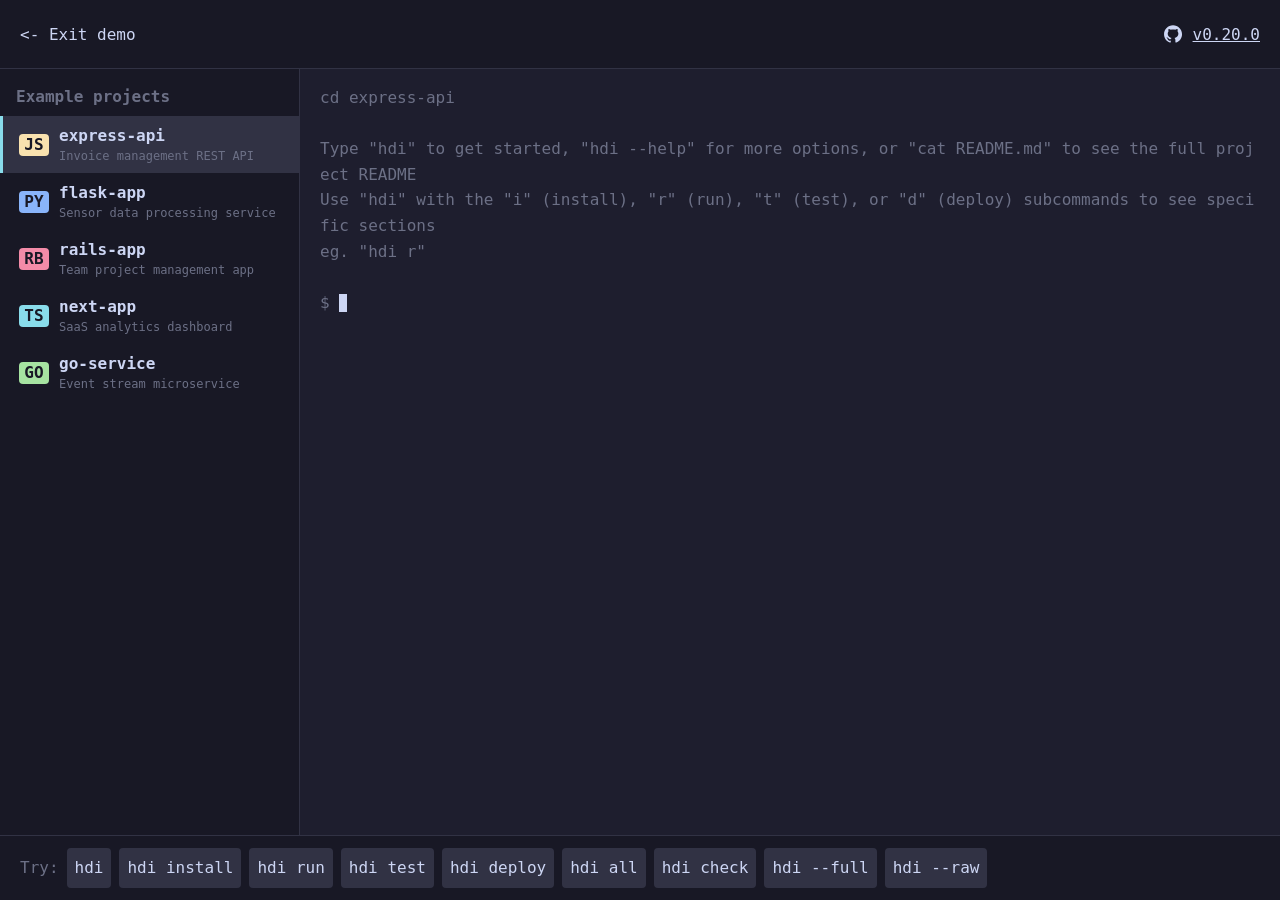
==== site/demo.html @ c8a10b38 "Split pages and refactor navigation styles" ====
<!doctype html>
<html lang="en">
  <head>
    <meta charset="UTF-8" />
    <meta name="viewport" content="width=device-width, initial-scale=1.0" />
    <title>hdi - Interactive demo</title>
    <meta
      name="description"
      content="CLI tool that scans a project's README and extracts the commands you need to get it running. No dependencies, just Bash."
    />
    <link rel="icon" href="favicon.svg" type="image/svg+xml" />
    <link rel="stylesheet" href="global.css" />
    <link rel="stylesheet" href="demo.css" />
    <script
      defer
      data-domain="hdi.gregdev.com"
      src="https://analytics.gregdev.com/js/script.file-downloads.hash.outbound-links.js"
    ></script>
    <script>
      window.plausible =
        window.plausible ||
        function () {
          (window.plausible.q = window.plausible.q || []).push(arguments);
        };
    </script>
  </head>
  <body>
    <h1 class="visually-hidden">hdi interactive demo</h1>
    <header class="header">
      <div class="header-left">
        <nav class="tabs">
          <a class="nav-back" href="/"><span><- Exit demo</span></a>
        </nav>
      </div>
      <div class="header-right">
        <a
          href="https://github.com/grega/hdi"
          class="gh-link"
          target="_blank"
          title="hdi on GitHub"
          rel="noopener"
        >
          <svg
            width="128"
            height="128"
            viewBox="0 0 128 128"
            fill="none"
            xmlns="http://www.w3.org/2000/svg"
            class="gh-logo"
          >
            <path
              d="M56.7937 84.9688C44.4187 83.4688 35.7 74.5625 35.7 63.0313C35.7 58.3438 37.3875 53.2813 40.2 49.9063C38.9812 46.8125 39.1687 40.25 40.575 37.5313C44.325 37.0625 49.3875 39.0313 52.3875 41.75C55.95 40.625 59.7 40.0625 64.2937 40.0625C68.8875 40.0625 72.6375 40.625 76.0125 41.6563C78.9187 39.0313 84.075 37.0625 87.825 37.5313C89.1375 40.0625 89.325 46.625 88.1062 49.8125C91.1062 53.375 92.7 58.1563 92.7 63.0313C92.7 74.5625 83.9812 83.2813 71.4187 84.875C74.6062 86.9375 76.7625 91.4375 76.7625 96.5938L76.7625 106.344C76.7625 109.156 79.1062 110.75 81.9187 109.625C98.8875 103.156 112.2 86.1875 112.2 65.1875C112.2 38.6563 90.6375 17 64.1062 17C37.575 17 16.2 38.6562 16.2 65.1875C16.2 86 29.4187 103.25 47.2312 109.719C49.7625 110.656 52.2 108.969 52.2 106.438L52.2 98.9375C50.8875 99.5 49.2 99.875 47.7 99.875C41.5125 99.875 37.8562 96.5 35.2312 90.2188C34.2 87.6875 33.075 86.1875 30.9187 85.9063C29.7937 85.8125 29.4187 85.3438 29.4187 84.7813C29.4187 83.6563 31.2937 82.8125 33.1687 82.8125C35.8875 82.8125 38.2312 84.5 40.6687 87.9688C42.5437 90.6875 44.5125 91.9063 46.8562 91.9063C49.2 91.9063 50.7 91.0625 52.8562 88.9063C54.45 87.3125 55.6687 85.9063 56.7937 84.9688Z"
              fill="currentColor"
            />
          </svg>
          <span class="version">v0.20.0</span>

          <!-- <img class="github-logo" src="./GitHub.svg" alt="GitHub" /> -->
        </a>
      </div>
    </header>

    <main class="demo-view" id="demo-view">
      <div class="demo-layout">
        <aside class="sidebar" id="sidebar"></aside>
        <section class="terminal-wrap">
          <div class="terminal" id="terminal" tabindex="0">
            <input
              id="terminal-input"
              title="Terminal input"
              class="terminal-hidden-input"
              autocomplete="off"
              autocorrect="off"
              autocapitalize="off"
              spellcheck="false"
            />
          </div>
        </section>
      </div>
      <footer class="hints" id="hints">
        Try: <code>hdi</code> <code>hdi install</code> <code>hdi run</code>
        <code>hdi test</code> <code>hdi all</code> <code>hdi check</code>
        <code>hdi --full</code> <code>hdi --raw</code>
      </footer>
    </main>

    <script src="data.js"></script>
    <script src="picker.js"></script>
    <script src="terminal.js"></script>
    <script>
      (function () {
        var tabs = document.querySelectorAll(".tab");
        var aboutView = document.getElementById("about");
        var demoView = document.getElementById("demo-view");

        function switchTab(name, pushState) {
          tabs.forEach(function (t) {
            t.classList.remove("active");
          });
          document
            .querySelector('.tab[data-tab="' + name + '"]')
            .classList.add("active");

          if (name === "about") {
            aboutView.classList.remove("hidden");
            demoView.classList.add("hidden");
          } else {
            aboutView.classList.add("hidden");
            demoView.classList.remove("hidden");
            document.getElementById("terminal-input").focus();
          }

          if (pushState) {
            var hash = name === "about" ? "" : "#demo";
            history.pushState(null, "", location.pathname + hash);
          }
        }

        tabs.forEach(function (tab) {
          tab.addEventListener("click", function () {
            switchTab(tab.dataset.tab, true);
          });
        });

        // Handle back/forward navigation
        window.addEventListener("popstate", function () {
          switchTab(location.hash === "#demo" ? "demo" : "about", false);
        });

        // Restore tab from URL on load
        if (location.hash === "#demo") {
          switchTab("demo", false);
        }
      })();

      // Copy buttons
      document.querySelectorAll(".copy-btn").forEach(function (btn) {
        btn.addEventListener("click", function () {
          navigator.clipboard.writeText(btn.dataset.copy).then(function () {
            var original = btn.textContent;
            btn.textContent = "Copied!";
            btn.classList.add("copied");
            setTimeout(function () {
              btn.textContent = original;
              btn.classList.remove("copied");
            }, 1500);
          });
        });
      });
    </script>
  </body>
</html>
---- site/global.css ----
@import url("https://fonts.cdnfonts.com/css/jetbrains-mono");

/* ── Reset ─────────────────────────────────────────────────────────── */

:root {
  /* Catppuccin Mocha palette */
  --base: #1e1e2e;
  --mantle: #181825;
  --surface0: #313244;
  --surface1: #45475a;
  --overlay0: #6c7086;
  --text: #cdd6f4;
  --subtext0: #a6adc8;
  --green: #a6e3a1;
  --cyan: #89dceb;
  --yellow: #f9e2af;
  --magenta: #cba6f7;
  --red: #f38ba8;
  --blue: #89b4fa;
  --font-mono:
    "JetBrains Mono", "Fira Code", "SF Mono", Menlo, Consolas, monospace;
}

*,
*::before,
*::after {
  box-sizing: border-box;
  margin: 0;
  padding: 0;
}

html {
  font-size: 16px;
}

body {
  min-height: 100vh;
  background: var(--base);
  color: var(--text);
  font-family: var(--font-mono);
  display: flex;
  flex-direction: column;
}

.hidden {
  display: none !important;
}

h1,
h2,
h3,
h4 {
  text-wrap: balance;
}

p {
  text-wrap: pretty;
}

a {
  color: var(--text);
}

a:focus-visible,
button:focus-visible {
  outline-offset: 3px;
  outline: 2px solid currentColor;
}

a:hover {
  color: var(--subtext0);
}

/* ── Utilities ─────────────────────────────────────────────────────────── */

.visually-hidden {
  border: 0;
  clip: rect(0 0 0 0);
  height: auto;
  margin: 0;
  overflow: hidden;
  padding: 0;
  position: absolute;
  width: 1px;
  white-space: nowrap;
}

.stack {
  display: flex;
  flex-direction: column;
  justify-content: flex-start;
}

.stack > * {
  margin-block: 0;
}

.stack > * + * {
  margin-block-start: var(--space, 1.5rem);
}

/* ── Button ─────────────────────────────────────────────────────────── */

button,
.button {
  border: none;
  font: inherit;
  text-decoration: none;
  background-color: var(--text);
  color: var(--base);

  display: flex;
  align-items: center;
  justify-content: center;
  padding: 0.5rem 1rem;
  font-weight: 800;
  line-height: 1.5;
  /* min-block-size: 40px; */
  cursor: pointer;

  transition: background-color 0.1s linear;

  &:hover {
    color: var(--base);
    background-color: var(--subtext0);
  }

  &:focus-visible {
    outline-offset: 3px;
    outline: 2px solid var(--text);
  }
}

/* ── Header ─────────────────────────────────────────────────────────── */

.nav-back {
  text-decoration: none;
  display: flex;
  align-items: center;
  min-block-size: 44px;
}

.header {
  display: flex;
  align-items: center;
  justify-content: space-between;
  padding: 0.75rem 1.25rem;
  background: var(--mantle);
  border-bottom: 0.0625rem solid var(--surface0);
  flex-shrink: 0;
}

.header-left {
  display: flex;
  align-items: center;
  gap: 1rem;
}

.logo {
  font-weight: 700;
  font-size: 1.125rem;
  color: var(--yellow);
}

.logo a {
  color: inherit;
  text-decoration: none;
}

.tabs {
  display: flex;
  gap: 0.25rem;
}

.tab {
  background: none;
  border: none;
  color: var(--overlay0);
  font-family: var(--font-mono);
  font-size: 0.9375rem;
  padding: 0.375rem 0.75rem;
  border-radius: 0.25rem;
  cursor: pointer;
  transition:
    background 0.12s,
    color 0.12s;
}

.tab:hover {
  background: var(--surface0);
  color: var(--text);
}

.tab.active {
  background: var(--surface0);
  color: var(--text);
}

.header-right {
  display: flex;
  align-items: center;
  gap: 0.875rem;
}

/* ── Github link ─────────────────────────────────────────────────────────── */

.gh-logo {
  width: 24px;
  height: auto;
}

.gh-link {
  transition: color 0.15s;
  display: flex;
  align-items: center;
  gap: 0.5rem;
}
---- site/demo.css ----
/* ── Demo view ──────────────────────────────────────────────────────── */

.demo-view {
  flex: 1;
  display: flex;
  flex-direction: column;
  overflow: hidden;
}

.demo-layout {
  display: flex;
  flex: 1;
  min-height: 0;
}

/* Sidebar */
.sidebar {
  width: 18.75rem;
  flex-shrink: 0;
  background: var(--mantle);
  border-right: 0.0625rem solid var(--surface0);
  padding: 0.75rem 0;
  overflow-y: auto;
}

.sidebar-heading {
  padding: 0.375rem 1rem 0.625rem;
  font-weight: 600;
  color: var(--overlay0);
}

.sidebar-item {
  display: flex;
  align-items: center;
  gap: 0.625rem;
  padding: 0.625rem 1rem;
  cursor: pointer;
  transition: background 0.12s;
  border-left: 0.1875rem solid transparent;
}

.sidebar-item:hover {
  background: var(--surface0);
}

.sidebar-item.active {
  background: var(--surface0);
  border-left-color: var(--cyan);
}

.sidebar-badge {
  width: 1.875rem;
  height: 1.375rem;
  border-radius: 0.25rem;
  display: flex;
  align-items: center;
  justify-content: center;
  font-weight: 700;
  flex-shrink: 0;
  color: var(--mantle);
}

.sidebar-badge.lang-JS {
  background: var(--yellow);
}
.sidebar-badge.lang-PY {
  background: var(--blue);
}
.sidebar-badge.lang-RB {
  background: var(--red);
}
.sidebar-badge.lang-TS {
  background: var(--cyan);
}
.sidebar-badge.lang-GO {
  background: var(--green);
}

.sidebar-info {
  min-width: 0;
}

.sidebar-name {
  font-weight: 600;
  white-space: nowrap;
  overflow: hidden;
  padding-bottom: 0.25rem;
  text-overflow: ellipsis;
}

.sidebar-desc {
  font-size: 0.75rem;
  color: var(--overlay0);
}

/* Terminal */
.terminal-wrap {
  flex: 1;
  min-width: 0;
  display: flex;
  flex-direction: column;
  padding: 0;
}

.terminal {
  position: relative;
  flex: 1;
  padding: 1rem 1.25rem;
  overflow-y: auto;
  outline: none;
  line-height: 1.6;
  cursor: text;
}

.terminal-hidden-input {
  position: absolute;
  left: -9999px;
  top: 0;
  width: 1px;
  height: 1px;
  opacity: 0;
  border: none;
  outline: none;
  padding: 0;
  margin: 0;
  font-size: 16px; /* >= 16px prevents iOS auto-zoom on focus */
}

.terminal::-webkit-scrollbar {
  width: 0.375rem;
}
.terminal::-webkit-scrollbar-track {
  background: transparent;
}
.terminal::-webkit-scrollbar-thumb {
  background: var(--surface1);
  border-radius: 0.1875rem;
}

/* Terminal line types */
.t-line {
  white-space: pre-wrap;
  word-break: break-all;
  min-height: 1.6em;
}

.t-prompt {
  color: var(--overlay0);
}

.t-prompt .t-input {
  color: var(--text);
}

.t-cursor {
  display: inline-block;
  width: 0.5rem;
  height: 1.1em;
  background: var(--text);
  vertical-align: text-bottom;
  animation: blink 1s step-end infinite;
}

@keyframes blink {
  50% {
    opacity: 0;
  }
}

.t-header {
  color: var(--cyan);
  font-weight: 700;
}

.t-subheader {
  color: var(--magenta);
  font-weight: 700;
}

.t-command {
  color: var(--green);
}

.t-prose {
  color: var(--overlay0);
}

.t-dim {
  color: var(--overlay0);
}

.t-yellow {
  color: var(--yellow);
}

.t-green {
  color: var(--green);
}

.t-bold {
  font-weight: 700;
}

.t-title-line {
  color: var(--text);
  font-weight: 700;
}

/* Picker */
.picker-row {
  white-space: pre;
  min-height: 1.6em;
}

.picker-row.selected {
  background: var(--surface0);
  border-radius: 0.1875rem;
}

.picker-row .arrow {
  color: var(--yellow);
  font-weight: 700;
}

.picker-footer {
  color: var(--overlay0);
  min-height: 1.6em;
  white-space: pre;
}

.flash-msg {
  color: var(--green);
  font-weight: 600;
}

.flash-msg.flash-execute {
  color: var(--yellow);
  font-style: italic;
}

/* Hints bar */
.hints {
  display: flex;
  flex-direction: row;
  flex-wrap: wrap;
  align-items: center;
  gap: 0.5rem;
  padding: 0.75rem 1.25rem;
  background: var(--mantle);
  border-top: 0.0625rem solid var(--surface0);
  color: var(--overlay0);
  flex-shrink: 0;
  line-height: 2;
}

.hints code {
  background: var(--surface0);
  padding: 0.25rem 0.5rem;
  border-radius: 0.25rem;
  color: var(--text);
}

/* ── Responsive ─────────────────────────────────────────────────────── */

@media (max-width: 43.75rem) {
  /* Demo */
  .demo-layout {
    flex-direction: column;
  }
  .sidebar {
    width: 100%;
    border-right: none;
    border-bottom: 0.0625rem solid var(--surface0);
    padding: 0.5rem 0;
    display: flex;
    overflow-x: auto;
    overflow-y: hidden;
    flex-shrink: 0;
  }
  .sidebar-item {
    flex-shrink: 0;
    padding: 0.375rem 0.875rem;
    border-left: none;
    border-bottom: 0.1875rem solid transparent;
  }
  .sidebar-item.active {
    border-left-color: transparent;
    border-bottom-color: var(--cyan);
  }
  .sidebar-heading {
    flex-shrink: 0;
    padding: 0.375rem 0.875rem;
    display: flex;
    align-items: center;
  }
  .sidebar-desc {
    display: none;
  }
}
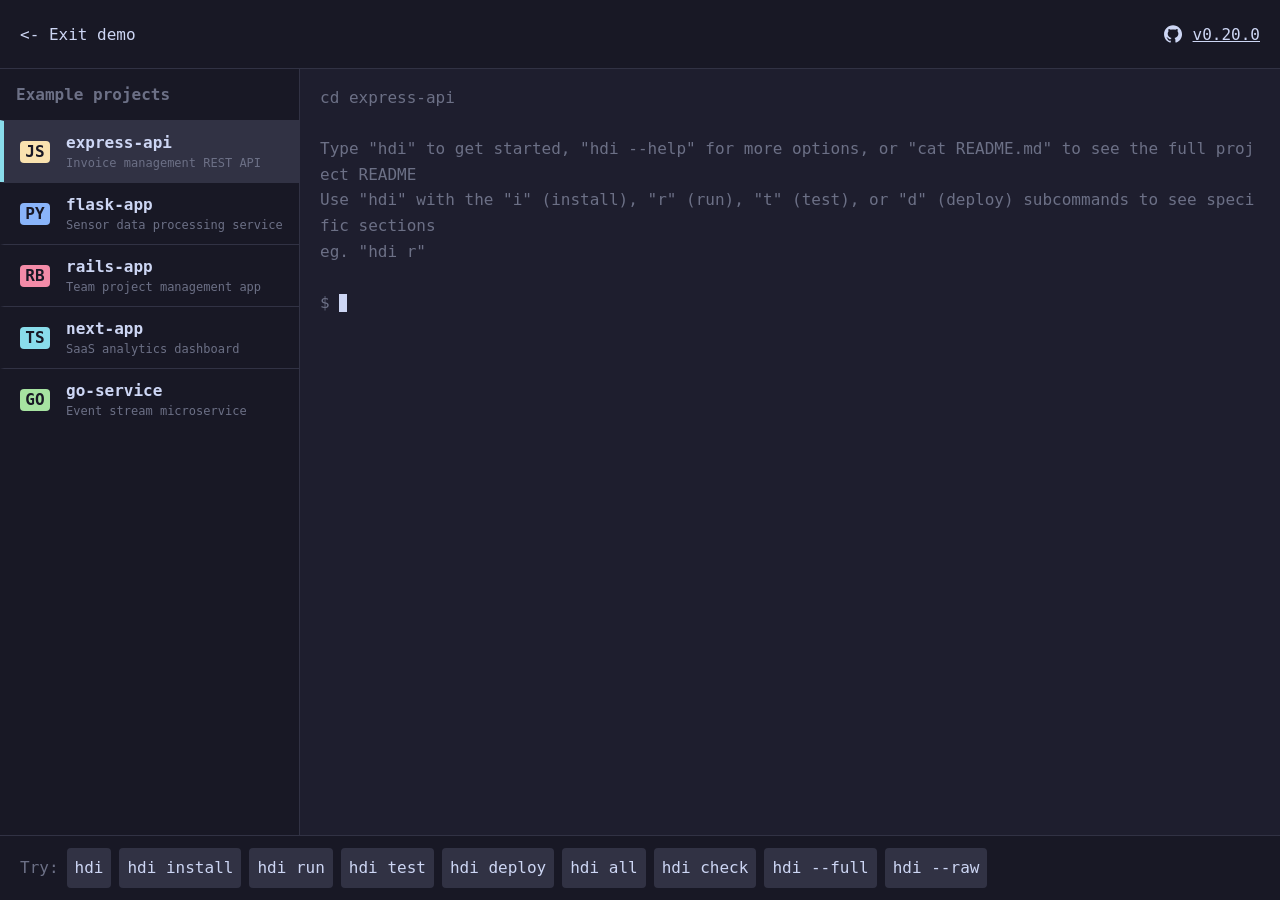
==== commit 51a12fa3: "Merge pull request #13 from maxelkins/split-pages Split pages and refactor navigation styles" ====
--- a/site/demo.html
+++ b/site/demo.html
@@ -3,7 +3,7 @@
   <head>
     <meta charset="UTF-8" />
     <meta name="viewport" content="width=device-width, initial-scale=1.0" />
-    <title>hdi - Interactive demo</title>
+    <title>hdi - Demo</title>
     <meta
       name="description"
       content="CLI tool that scans a project's README and extracts the commands you need to get it running. No dependencies, just Bash."
@@ -26,13 +26,9 @@
   </head>
   <body>
     <h1 class="visually-hidden">hdi interactive demo</h1>
-    <header class="header">
-      <div class="header-left">
-        <nav class="tabs">
-          <a class="nav-back" href="/"><span><- Exit demo</span></a>
-        </nav>
-      </div>
-      <div class="header-right">
+    <header>
+      <nav class="nav">
+        <a class="nav-back" href="/"><span>&lt;- Exit demo</span></a>
         <a
           href="https://github.com/grega/hdi"
           class="gh-link"
@@ -54,10 +50,8 @@
             />
           </svg>
           <span class="version">v0.20.0</span>
-
-          <!-- <img class="github-logo" src="./GitHub.svg" alt="GitHub" /> -->
         </a>
-      </div>
+      </nav>
     </header>
 
     <main class="demo-view" id="demo-view">
@@ -133,20 +127,3 @@
         }
       })();
 
-      // Copy buttons
-      document.querySelectorAll(".copy-btn").forEach(function (btn) {
-        btn.addEventListener("click", function () {
-          navigator.clipboard.writeText(btn.dataset.copy).then(function () {
-            var original = btn.textContent;
-            btn.textContent = "Copied!";
-            btn.classList.add("copied");
-            setTimeout(function () {
-              btn.textContent = original;
-              btn.classList.remove("copied");
-            }, 1500);
-          });
-        });
-      });
-    </script>
-  </body>
-</html>
--- a/site/global.css
+++ b/site/global.css
@@ -112,10 +112,9 @@
   display: flex;
   align-items: center;
   justify-content: center;
-  padding: 0.5rem 1rem;
+  padding: 0.5rem 0.75rem;
   font-weight: 800;
   line-height: 1.5;
-  /* min-block-size: 40px; */
   cursor: pointer;
 
   transition: background-color 0.1s linear;
@@ -131,16 +130,9 @@
   }
 }
 
-/* ── Header ─────────────────────────────────────────────────────────── */
+/* ── Nav ─────────────────────────────────────────────────────────── */
 
-.nav-back {
-  text-decoration: none;
-  display: flex;
-  align-items: center;
-  min-block-size: 44px;
-}
-
-.header {
+.nav {
   display: flex;
   align-items: center;
   justify-content: space-between;
@@ -150,56 +142,11 @@
   flex-shrink: 0;
 }
 
-.header-left {
+.nav-back {
+  text-decoration: none;
   display: flex;
   align-items: center;
-  gap: 1rem;
-}
-
-.logo {
-  font-weight: 700;
-  font-size: 1.125rem;
-  color: var(--yellow);
-}
-
-.logo a {
-  color: inherit;
-  text-decoration: none;
-}
-
-.tabs {
-  display: flex;
-  gap: 0.25rem;
-}
-
-.tab {
-  background: none;
-  border: none;
-  color: var(--overlay0);
-  font-family: var(--font-mono);
-  font-size: 0.9375rem;
-  padding: 0.375rem 0.75rem;
-  border-radius: 0.25rem;
-  cursor: pointer;
-  transition:
-    background 0.12s,
-    color 0.12s;
-}
-
-.tab:hover {
-  background: var(--surface0);
-  color: var(--text);
-}
-
-.tab.active {
-  background: var(--surface0);
-  color: var(--text);
-}
-
-.header-right {
-  display: flex;
-  align-items: center;
-  gap: 0.875rem;
+  min-block-size: 44px;
 }
 
 /* ── Github link ─────────────────────────────────────────────────────────── */
--- a/site/demo.css
+++ b/site/demo.css
@@ -18,13 +18,13 @@
   width: 18.75rem;
   flex-shrink: 0;
   background: var(--mantle);
-  border-right: 0.0625rem solid var(--surface0);
-  padding: 0.75rem 0;
+  border-inline-end: 1px solid var(--surface0);
+  padding: 0.5rem 0;
   overflow-y: auto;
 }
 
 .sidebar-heading {
-  padding: 0.375rem 1rem 0.625rem;
+  padding: 0.5rem 1rem 1rem;
   font-weight: 600;
   color: var(--overlay0);
 }
@@ -32,11 +32,12 @@
 .sidebar-item {
   display: flex;
   align-items: center;
-  gap: 0.625rem;
-  padding: 0.625rem 1rem;
+  gap: 1rem;
+  padding: 0.75rem 1rem;
   cursor: pointer;
   transition: background 0.12s;
-  border-left: 0.1875rem solid transparent;
+  border-block-start: 1px solid var(--surface0);
+  border-inline-start: 0.25rem solid transparent;
 }
 
 .sidebar-item:hover {
@@ -45,7 +46,7 @@
 
 .sidebar-item.active {
   background: var(--surface0);
-  border-left-color: var(--cyan);
+  border-inline-start-color: var(--cyan);
 }
 
 .sidebar-badge {
@@ -81,10 +82,10 @@
 }
 
 .sidebar-name {
-  font-weight: 600;
+  font-weight: 800;
   white-space: nowrap;
   overflow: hidden;
-  padding-bottom: 0.25rem;
+  padding-block-end: 0.25rem;
   text-overflow: ellipsis;
 }
 
@@ -247,7 +248,7 @@
   gap: 0.5rem;
   padding: 0.75rem 1.25rem;
   background: var(--mantle);
-  border-top: 0.0625rem solid var(--surface0);
+  border-block-start: 0.0625rem solid var(--surface0);
   color: var(--overlay0);
   flex-shrink: 0;
   line-height: 2;
@@ -269,9 +270,9 @@
   }
   .sidebar {
     width: 100%;
-    border-right: none;
-    border-bottom: 0.0625rem solid var(--surface0);
-    padding: 0.5rem 0;
+    border-inline-end: none;
+    border-block-end: 0.0625rem solid var(--surface0);
+    padding: 0rem 0;
     display: flex;
     overflow-x: auto;
     overflow-y: hidden;
@@ -279,17 +280,22 @@
   }
   .sidebar-item {
     flex-shrink: 0;
-    padding: 0.375rem 0.875rem;
-    border-left: none;
-    border-bottom: 0.1875rem solid transparent;
+    padding: 0.75rem 1rem;
+    border-inline-start: none;
+    border-block-end: 0.25rem solid transparent;
   }
   .sidebar-item.active {
-    border-left-color: transparent;
-    border-bottom-color: var(--cyan);
-  }
+    border-inline-start-color: transparent;
+    border-block-end-color: var(--cyan);
+  }
+
+  .sidebar-name {
+    padding: 0;
+  }
+
   .sidebar-heading {
     flex-shrink: 0;
-    padding: 0.375rem 0.875rem;
+    padding: 0.25rem 1rem;
     display: flex;
     align-items: center;
   }
